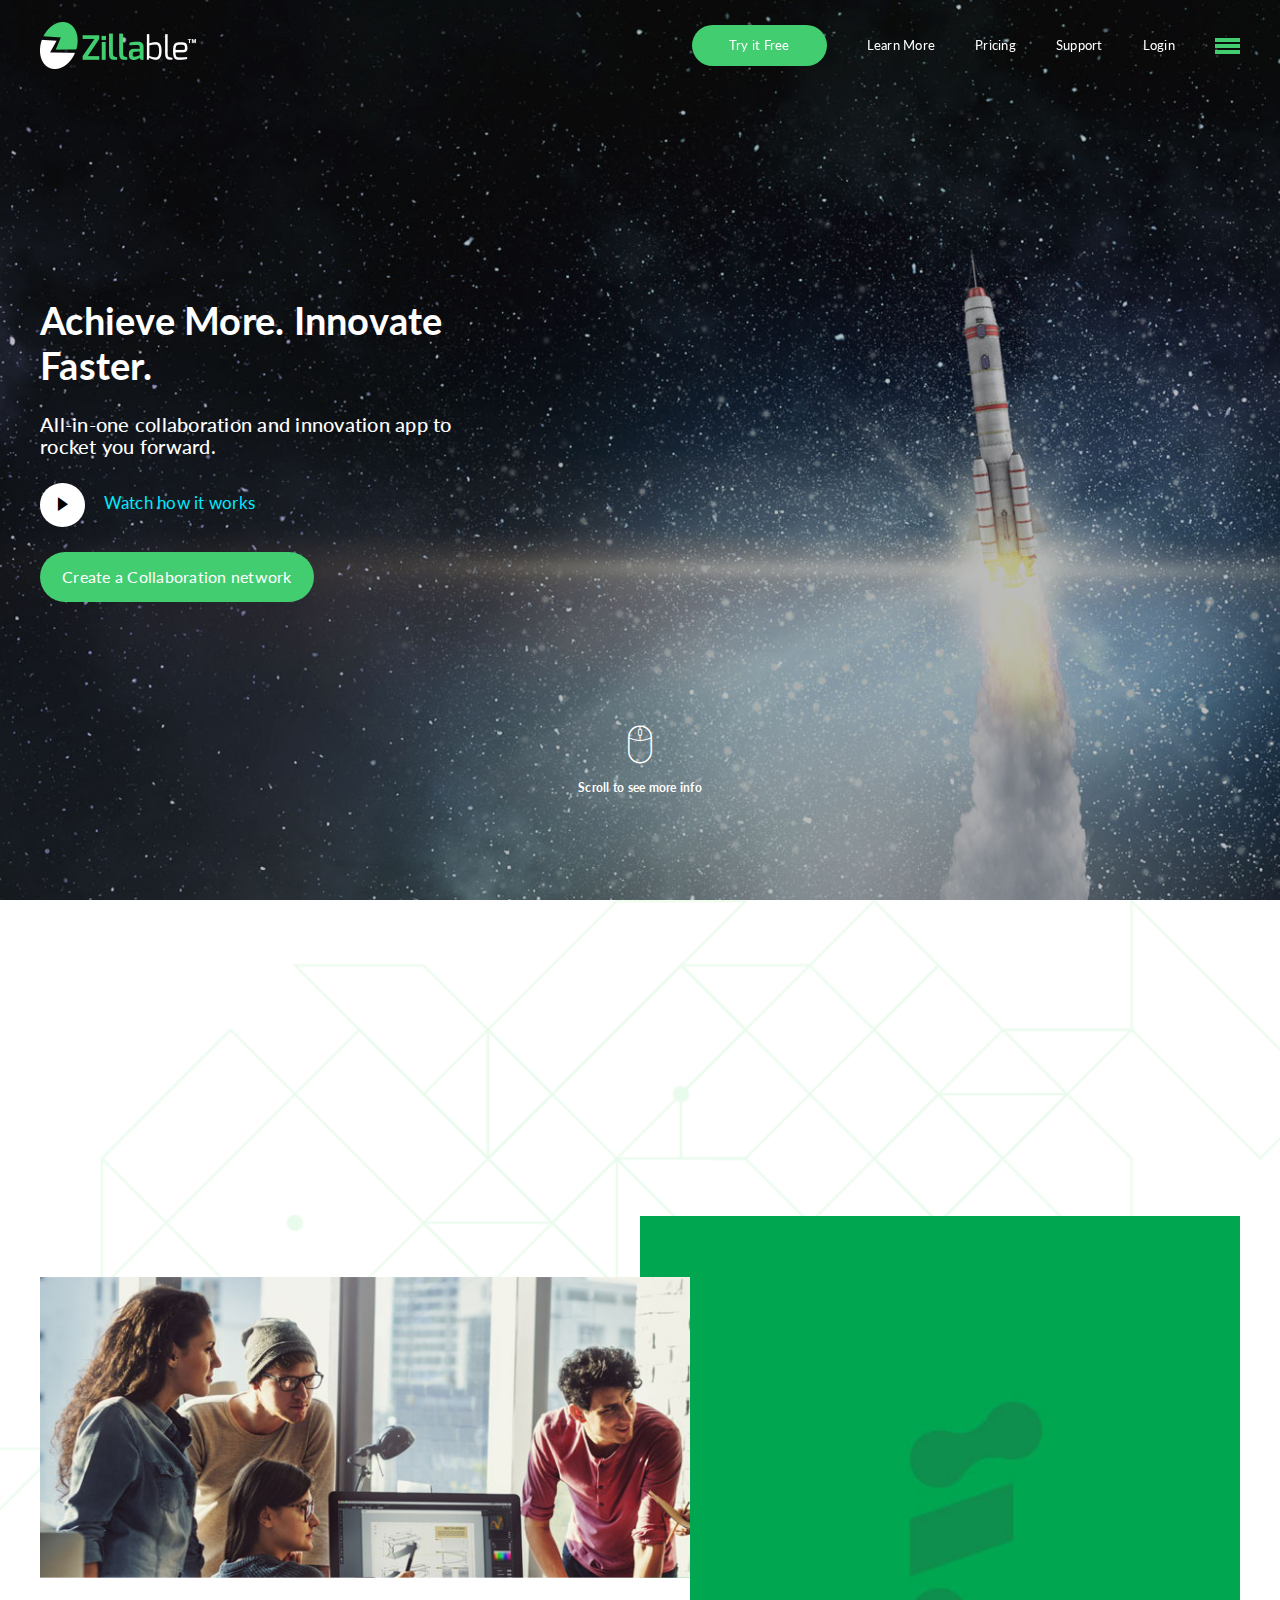
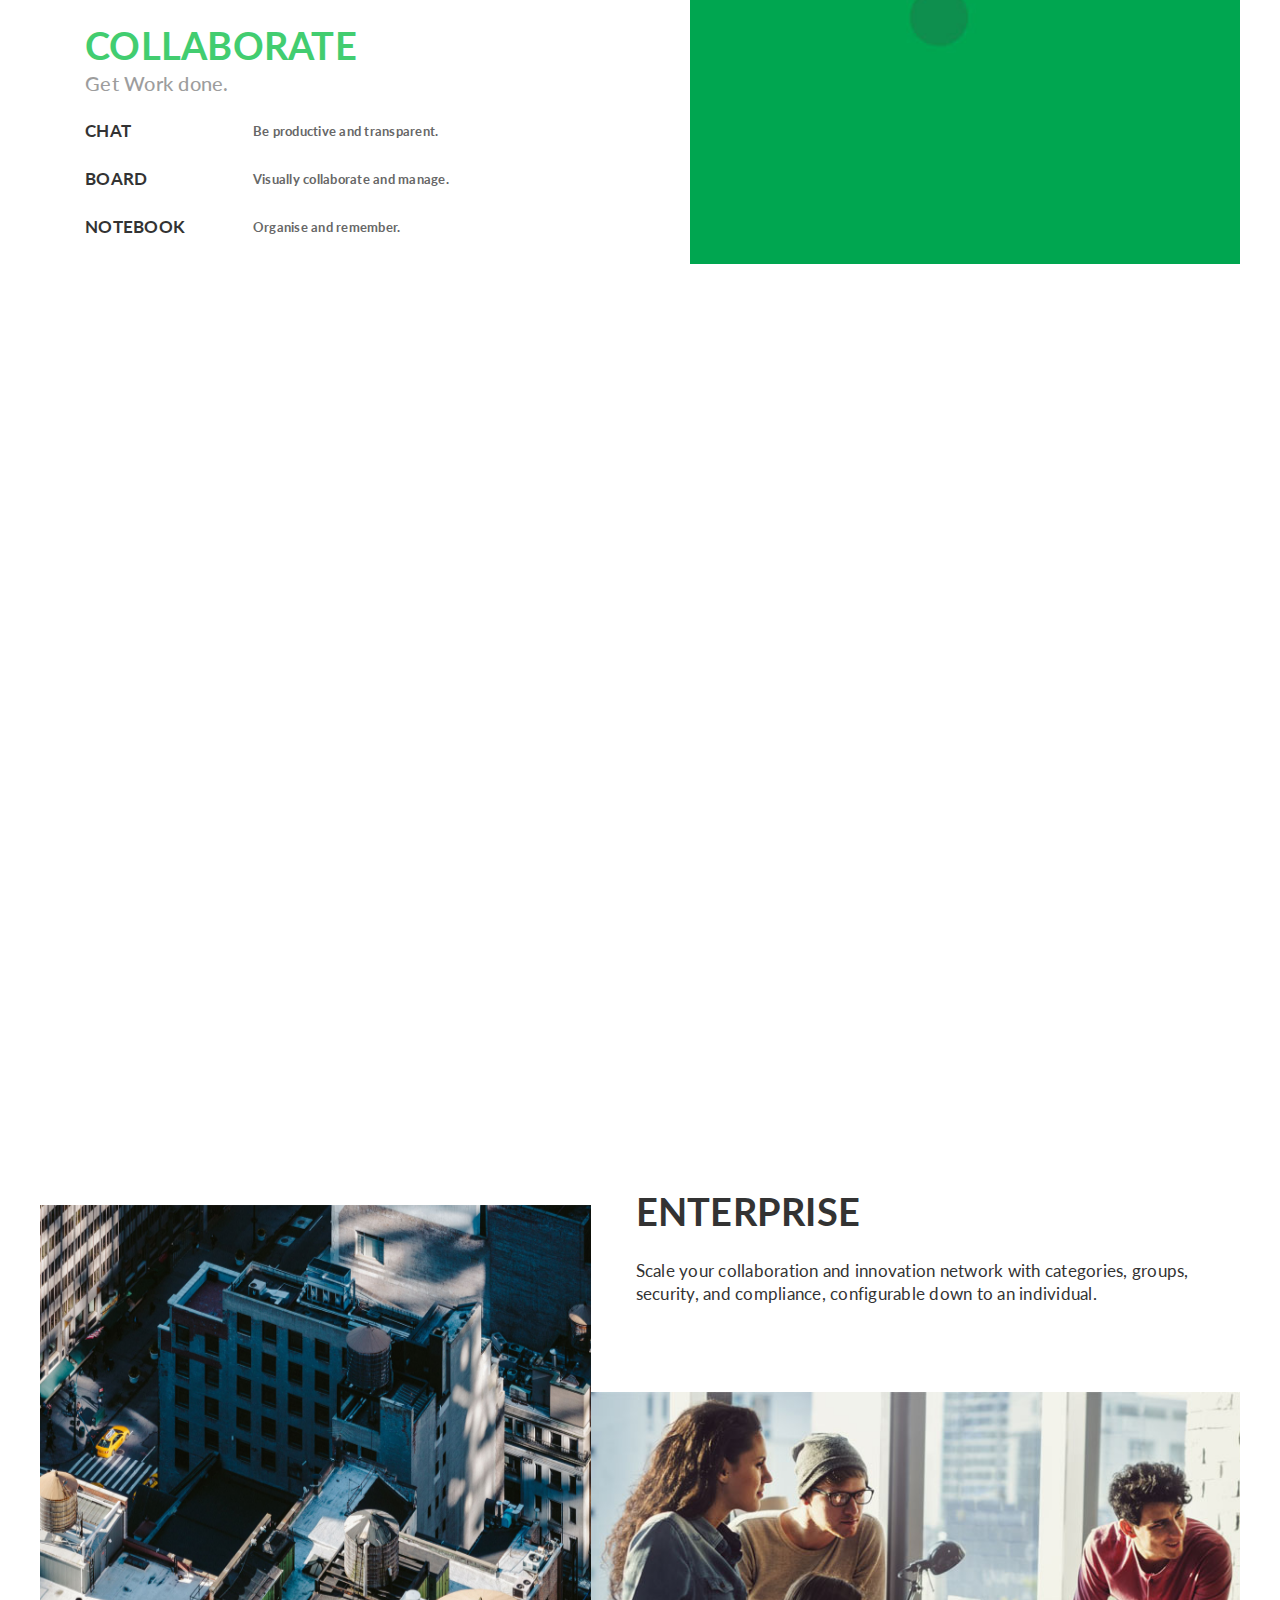
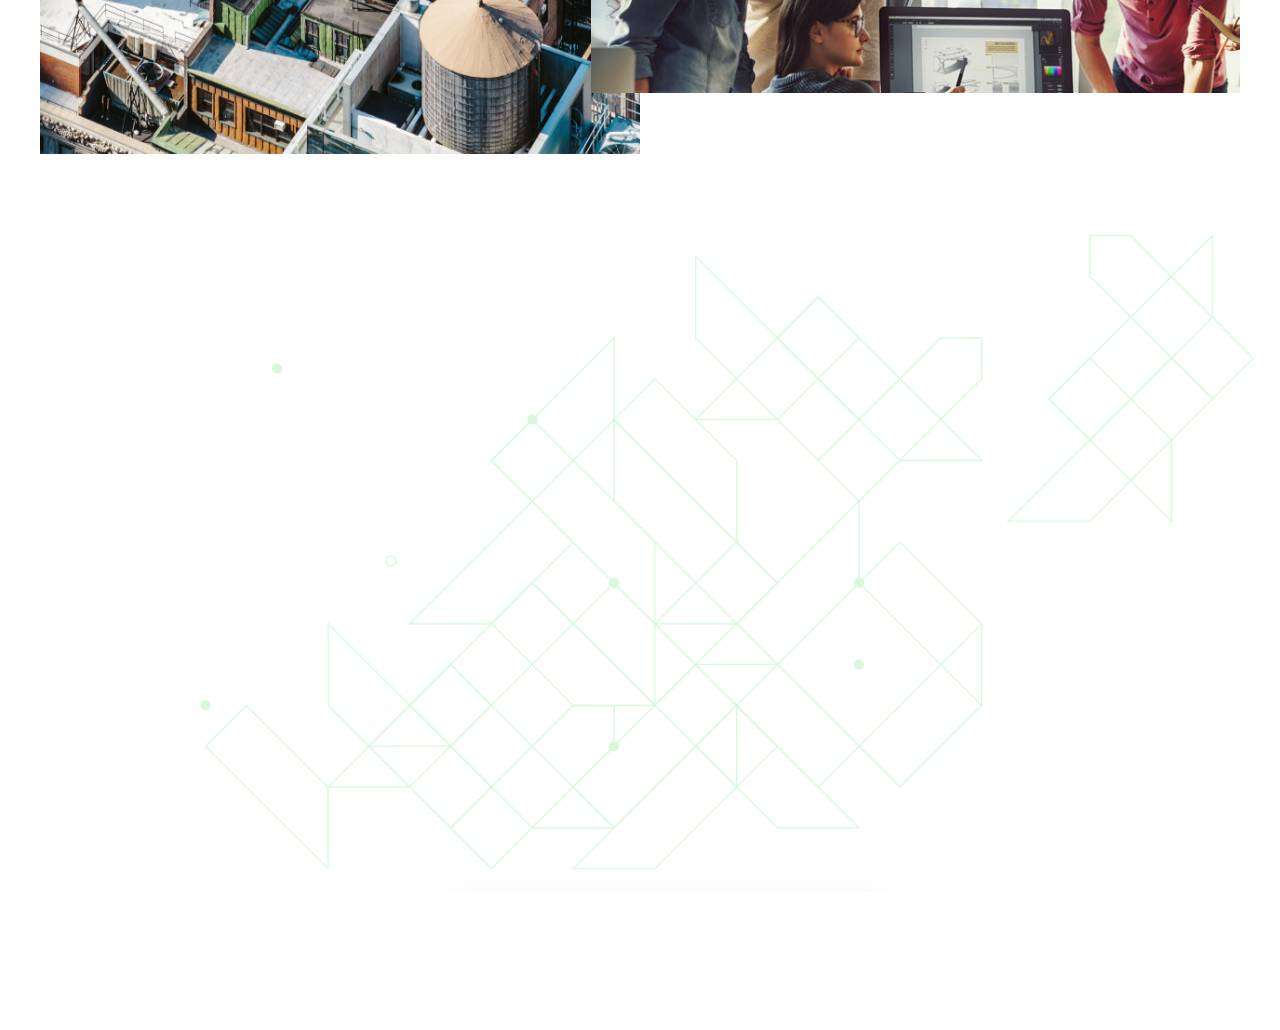
==== page-index.html @ 257705bd "Feb17 Updates" ====
<!DOCTYPE html>
<html lang="en">
  <head>
    <meta charset="utf-8">
    <meta http-equiv="X-UA-Compatible" content="IE=edge">
    <meta name="viewport" content="width=device-width, initial-scale=1, user-scalable=no">
    <!-- The above 3 meta tags *must* come first in the head; any other head content must come *after* these tags -->
    <!-- <title>Zillable :: Home Template</title> -->
    <title>Zillable :: Home Template</title>

    <link href="https://fonts.googleapis.com/css?family=Lato:300,300i,400,400i,700,700i,900,900i" rel="stylesheet">

    <!-- Main stylesheet -->
    <link href="assets/css/main.css" rel="stylesheet">

    <!-- HTML5 shim and Respond.js for IE8 support of HTML5 elements and media queries -->
    <!-- WARNING: Respond.js doesn't work if you view the page via file:// -->
    <!--[if lt IE 9]>
      <script src="https://oss.maxcdn.com/html5shiv/3.7.3/html5shiv.min.js"></script>
      <script src="https://oss.maxcdn.com/respond/1.4.2/respond.min.js"></script>
    <![endif]-->
  </head>
  <body class="template template--index">

    <!-- Zillable Skeleton -->

    <div class="site-wrapper">

      <!-- Zillable Header -->
      <header id="masthead" class="header header--primary header--is-sticky fadeInDown" data-sticky="true" data-wow-duration="0.25s" data-wow-delay="0.5s" role="banner">
        <div class="header__row">
          <div class="icontainer icontainer--main">

            <div class="row clearfix flex flex--vcenter">
              <div class="col-sm-2 col-xs-2 header__logo-col">
                <h1 class="logo logo--primary">
                  <a href=""><img alt="" class="img img--responsive" src="images/logo.png" /></a>
                </h1>
              </div>
              <div class="col-sm-10 col-xs-10 header__nav-col text-right">
                <nav class="navbar navbar--primary" role="navigation">
                  <div class="navbar__header visible-xs">
                    <a href="" class="navbar__toggle closer" data-toggle-target="menu-wrapper">
                      <span class="menu__bar"></span>
                    </a>
                  </div>
                  <div class="menu-wrapper">
                    <ul class="menu menu--primary flex flex--vcenter flex--hend" role="menu">
                      <li class="menu__item menu__item-btn"><a href="" class="btn btn--md btn--green">Try it Free</a></li>
                      <li class="menu__item"><a href="" class="menu__link">Learn More</a></li>
                      <li class="menu__item"><a href="" class="menu__link">Pricing</a></li>
                      <li class="menu__item"><a href="" class="menu__link">Support</a></li>
                      <li class="menu__item"><a href="" class="menu__link">Login</a></li>
                      <li class="menu__item has-submenu">
                        <a href="javascript:void(0);" class="menu__link">
                          <div class="menu__bar-wrap hidden-xs">
                            <span class="menu__bar"></span>
                            <span class="menu__bar"></span>
                            <span class="menu__bar"></span>
                          </div>
                          <span class="visible-xs">More...</span>
                        </a>
                        <div class="menu__dropdown">
                          <div class="menu__dropdown-inner">
                            <ul class="submenu">
                              <li><a href="">Login </a></li>
                              <li><a href="">Create a New Network </a></li>
                              <li><a href="">Join Public Network </a></li>
                              <li><a href="">Find my Network</a></li>
                              <li><a href="">Invite a Friend</a></li>
                            </ul>
                            <ul class="submenu">
                              <li><a href="">Product </a></li>
                              <li><a href="">Pricing </a></li>
                              <li><a href="">Support </a></li>
                              <li><a href="">Blog</a></li>
                            </ul>
                            <ul class="submenu">
                              <li><a href="">For Business</a></li>
                              <li><a href="">For Nonprofit </a></li>
                              <li><a href="">For Education</a></li>
                            </ul>
                          </div>
                        </div>
                      </li>
                    </ul>
                  </div>
                </nav>
              </div>
            </div>

          </div>
        </div>
      </header><!-- /.#Zillable Header -->

      <!-- Zillable Main -->
      <main id="main" class="main" role="main">

        <section class="banner banner--hero banner--vh-full banner--flex banner--flex-vc" data-bkg="true" style="background-image: url(images/banner-01.jpg);">
          <div class="banner__row">
            <div class="icontainer icontainer--main">

              <div class="banner__caption banner__caption--sm">
                <span class="banner__title title--lg wow slideInLeft"><strong>Achieve More. Innovate Faster.</strong></span>
                <h5 class="banner__title-sub wow slideInRight">All-in-one collaboration and innovation app to rocket you forward.</h5>
                <div class="lightbox__holder wow slideInDown">
                  <a href="https://www.youtube.com/watch?v=hT_8CiLw85w" class="video-play color--blue lightbox-play gap-btm25"><i class="icon icon-play icon--md icon--white"></i><span>Watch how it works</span></a>
                </div>
                <a href="" class="btn btn--lg btn--green gap-top25 wow slideInUp">Create a Collaboration network</a>
              </div>

            </div>
            <div class="scroll-to-section comp--abs">
              <a href="" class="js-scroller" data-scroll-target="block--collaborate"><i class="icon icon-mouse animated infinite slideOutUp"></i></a>
              <span>Scroll to see more info</span>
            </div>
          </div>
        </section>

        <section class="block block--collaborate block-gap--lg wow fadeIn" data-bkg="true" style="background-image: url(images/pattern-01.png);" data-wow-duration="1s" data-wow-delay="0.25s">
          <div class="banner__row">
            <div class="icontainer icontainer--main">

              <header class="block__header text-center text-container-900 wow fadeIn" data-wow-duration="1s" data-wow-delay="0.5s">
                <span class="block__title color--green title--md title--uc">A People-Focused Collaboration <br/> and Innovation Suite</span>
                <p><strong>Stop switching apps and deploy a suite of collaboration and innovation tools for your most demanding projects. Shift from document-focused apps to a people-focused network that solves real business challenges and accelerates innovation, delivering massive value from day one.</strong></p>
              </header>

              <div class="block__entry gap-top50">

                <div class="clearfix no-gutter flex flex--stretch row-overlapped">
                  <div class="col-sm-12 col-xs-12 flex__col col-overlapped col-overlapped--content js-moving-col" data-order="1">
                    <a href="" class="overlapped__card">
                      <figure class="block__picture block__picture--responsive">
                        <img alt="" src="images/featured-img01.jpg" />
                      </figure>
                      <div class="block__content">
                        <span class="title--lg color--green title--uc"><strong>Collaborate</strong></span>
                        <h5 class="color--gray9d">Get Work done.</h5>
                        <ul class="feature-list gap-top20">
                          <li>
                            <span class="feature-list__title">Chat</span>
                            <span class="feature-list__value">Be productive and transparent.</span>
                          </li>
                          <li>
                            <span class="feature-list__title">Board</span>
                            <span class="feature-list__value">Visually collaborate and manage.</span>
                          </li>
                          <li>
                            <span class="feature-list__title">Notebook</span>
                            <span class="feature-list__value">Organise and remember.</span>
                          </li>
                        </ul>
                        <i class="icon icon-arrow-pointer"></i>
                      </div>
                    </a>
                  </div>
                  <div class="col-sm-12 col-xs-12 flex__col col-overlapped col-overlapped--bkg js-moving-col" data-order="2">
                    <figure class="overlapped__card" data-bkg="true" style="background-image: url(images/featured-img02.jpg);"></figure>
                  </div>
                </div>

              </div>

            </div>
          </div>
        </section>

        <section class="block block--innovate block-gap--lg">
          <div class="banner__row">
            <div class="icontainer icontainer--main">

              <header class="block__header text-center text-container-900 wow fadeIn" data-wow-duration="1s" data-wow-delay="0.5s">
                <h3 class="block__title title--uc"><strong>Innovate</strong></h3>
                <h5 class="color--gray9d">Crowdsource and drive innovation.</h5>
              </header>

              <div class="block__entry gap-top80">

                <div class="clearfix gutter-60 flex flex--hcenter">
                  <div class="col-sm-4 col-xs-12 col--innovate flex__col flex__col--eqht wow slideInUp" data-wow-duration="1s" data-wow-delay="0.15s">
                    <div class="block__body bkg--green-dark">
                      <a href="">
                        <i class="icon icon--lg icon--picto icon-idea"></i>
                        <h4><strong>Ideate</strong></h4>
                        <p>Accelerate innovation and <br/> improvements.</p>
                        <span class="article__moreLink">Learn More</span>
                        <i class="icon icon-arrow-pointer"></i>
                      </a>
                    </div>
                  </div>
                  <div class="col-sm-4 col-xs-12 col--innovate flex__col flex__col--eqht wow slideInUp" data-wow-duration="1s" data-wow-delay="0.35s">
                    <div class="block__body bkg--green-dark">
                      <a href="">
                        <i class="icon icon--lg icon--picto icon-idea"></i>
                        <h4><strong>Ideate</strong></h4>
                        <p>Accelerate innovation and <br/> improvements.</p>
                        <span class="article__moreLink">Learn More</span>
                        <i class="icon icon-arrow-pointer"></i>
                      </a>
                    </div>
                  </div>
                  <div class="col-sm-4 col-xs-12 col--innovate flex__col flex__col--eqht wow slideInUp" data-wow-duration="1s" data-wow-delay="0.55s">
                    <div class="block__body bkg--green-dark">
                      <a href="">
                        <i class="icon icon--lg icon--picto icon-idea"></i>
                        <h4><strong>Ideate</strong></h4>
                        <p>Accelerate innovation and <br/> improvements.</p>
                        <span class="article__moreLink">Learn More</span>
                        <i class="icon icon-arrow-pointer"></i>
                      </a>
                    </div>
                  </div>
                </div>

              </div>

            </div>
          </div>
        </section>

        <section class="block block--is-inverse block--enterprise block-gap--lg">
          <div class="banner__row">
            <div class="icontainer icontainer--main">

              <div class="block__entry">

                <div class="clearfix no-gutter flex flex--stretch row-overlapped">
                  <div class="col-sm-6 col-xs-12 flex__col col-overlapped col-overlapped--content js-moving-col" data-order="1">
                    <a href="" class="overlapped__card">
                      <div class="block__content">
                        <span class="title--lg title--uc"><strong>Enterprise</strong></span>
                        <p>Scale your collaboration and innovation network with categories, groups, security, and compliance, configurable down to an individual.</p>
                        <i class="icon icon-arrow-pointer"></i>
                      </div>
                      <figure class="block__picture block__picture--responsive">
                        <img alt="" src="images/featured-img01.jpg" />
                      </figure>
                    </a>
                  </div>

                  <div class="col-sm-6 col-xs-12 flex__col col-overlapped col-overlapped--bkg js-moving-col" data-order="2">
                    <figure class="overlapped__card" data-bkg="true" style="background-image: url(images/featured-img03.jpg);">
                    </figure>
                  </div>                
                </div>

              </div>

            </div>
          </div>
        </section>

        <section class="block block--pattern">
          <div class="icontainer icontainer--main" data-bkg="true" style="background-image: url(images/pattern-02.png);">
            <section class="block block--signup block-gap--sm">
              <div class="banner__row">
                <header class="block__header text-center text-container-480 wow fadeIn" data-wow-duration="1s" data-wow-delay="0.5s">
                  <span class="block__title title--md">Zillable is free to use forever.</span>
                  <a href="" class="btn btn--signup btn--green gap-top40 gap-btm25">Sign up for free</a>
                  <p><strong>You can easily upgrade to our paid plans, <br/>which offers more features and controls.</strong></p>
                </header>
              </div>
            </section>

            <section class="block block--feature block-gap--lg">
              <div class="banner__row">
                <div class="clearfix gutter-60 flex flex--vstart">
                    <div class="col-sm-4 col-xs-12 col--featured flex__col wow slideInUp" data-wow-duration="1s" data-wow-delay="0.15s">
                      <a href="">
                        <figure>
                          <img alt="" src="images/feature-img01.jpg" />
                        </figure>
                      <div class="block__body">
                        <h4><strong>Product</strong></h4>
                        <p>Learn more about our integrated platform, designed to meet all your collaboration and innovation needs.</p>
                        <i class="icon icon-arrow-pointer"></i>
                      </div>
                      </a>
                    </div>
                    <div class="col-sm-4 col-xs-12 col--featured flex__col wow slideInUp" data-wow-duration="1s" data-wow-delay="0.35s">
                      <a href="">
                        <figure>
                          <img alt="" src="images/feature-img02.jpg" />
                        </figure>
                        <div class="block__body">
                          <h4><strong>Support</strong></h4>
                          <p>Help never sleeps. Access Our guides and get started today!</p>
                          <i class="icon icon-arrow-pointer"></i>
                        </div>
                      </a>
                    </div>
                    <div class="col-sm-4 col-xs-12 col--featured flex__col wow slideInUp" data-wow-duration="1s" data-wow-delay="0.55s">
                      <a href="">
                        <figure>
                          <img alt="" src="images/feature-img02.jpg" />
                        </figure>
                        <div class="block__body">
                          <h4><strong>Blog</strong></h4>
                          <p>Read inspiring articles and get tips for new users.</p>
                          <i class="icon icon-arrow-pointer"></i>
                        </div>
                      </a>
                    </div>
                </div>
              </div>
            </section>
          </div>
        </section>
      </main><!-- /.#Zillable Main -->

      <!-- Zillable Footer -->
      <footer id="colphon" class="footer footer--primary footer--is-sticky" role="contentinfo">
        <div class="footer__row">
          <section class="block block--footer-coverImg banner--overlay banner--overlay-blue">
            <figure>
              <img alt="Parallex Image" class="img img-responsive" src="images/parallax-img01.jpg" />
            </figure>
          </section>

          <section class="block block-gap--lgx block--footer-list bkg--brown">
            <div class="icontainer icontainer--main">

              <div class="clearfix gutter-40 flex flex--stretch">
                <div class="col-sm-5 col-xs-12 flex__col footer__col--sm">
                  <div class="text-container-335">
                    <span class="title--lg"><strong>Together we build better</strong></span>
                  </div>
                </div>

                <div class="col-sm-7 col-xs-12 flex__col footer__col--lg">
                  <div class="clearfix gutter-30 flex flex--stretch">

                    <div class="col-sm-3 col-xs-12 flex__col footer__col--widget">
                      <h4>Zillable</h4>
                      <ul>
                        <li><a href="">Product</a></li>
                        <li><a href="">Pricing</a></li>
                        <li><a href="">Support</a></li>
                        <li><a href="">Blog</a></li>
                        <li><a href="">Log in</a></li>
                        <li><a href="">Create a network</a></li>
                        <li><a href="">Find a network</a></li>
                      </ul>
                    </div>

                    <div class="col-sm-3 col-xs-12 flex__col footer__col--widget">
                      <h4>Uses</h4>
                      <ul>
                        <li><a href="">For Business</a></li>
                        <li><a href="">For Good</a></li>
                        <li><a href="">For Education</a></li>
                      </ul>
                    </div>

                    <div class="col-sm-3 col-xs-12 flex__col footer__col--widget">
                      <h4>Links</h4>
                      <ul>
                        <li><a href="">Getting started</a></li>
                        <li><a href="">Video Guides</a></li>
                        <li><a href="">Mobile Apps</a></li>
                        <li><a href="">Integrations</a></li>
                        <li><a href="">Security Practices</a></li>
                        <li><a href="">Invite a friend</a></li>
                        <li><a href="">New to Zillable</a></li>
                      </ul>
                    </div>

                    <div class="col-sm-3 col-xs-12 flex__col footer__col--widget">
                      <h4>Legal</h4>
                      <ul>
                        <li><a href="">Terms of Services</a></li>
                        <li><a href="">Privacy</a></li>
                        <li><a href="">Copyright</a></li>
                      </ul>
                    </div>

                  </div>
                </div>

              </div>

            </div>
          </section>
        </div>
      </footer><!-- /.#Zillable Footer -->

    </div><!-- /.#Zillable Skeleton -->

    <!-- jQuery (necessary for Bootstrap's JavaScript plugins) -->
    <script src="assets/js/jquery-3.1.1.min.js"></script>
    <!-- Include all compiled plugins (below), or include individual files as needed -->
    <script src="assets/js/bootstrap.min.js"></script>
    <script src="assets/js/jquery.easing.min.js"></script>
    <script src="assets/js/imagesloaded.pkgd.min.js"></script>
    <script src="assets/js/smoothscroll.min.js"></script>
    <script src="assets/js/wow.min.js"></script>
    <script src="assets/js/lightgallery.min.js"></script>
    <script src="assets/js/lightgallery-helper.min.js"></script>
    <script src="assets/js/broswer-device-detection.js"></script>
    <script src="assets/js/common-script.js"></script>
    <script src="assets/js/sticky-header.js"></script>
    <script src="assets/js/mobile-menu.js"></script>
    <script src="assets/js/scroll-to-section.js"></script>
    <script src="assets/js/lightbox-jquery.js"></script>
    <script src="assets/js/sticky-footer.js"></script>
  </body>
</html>
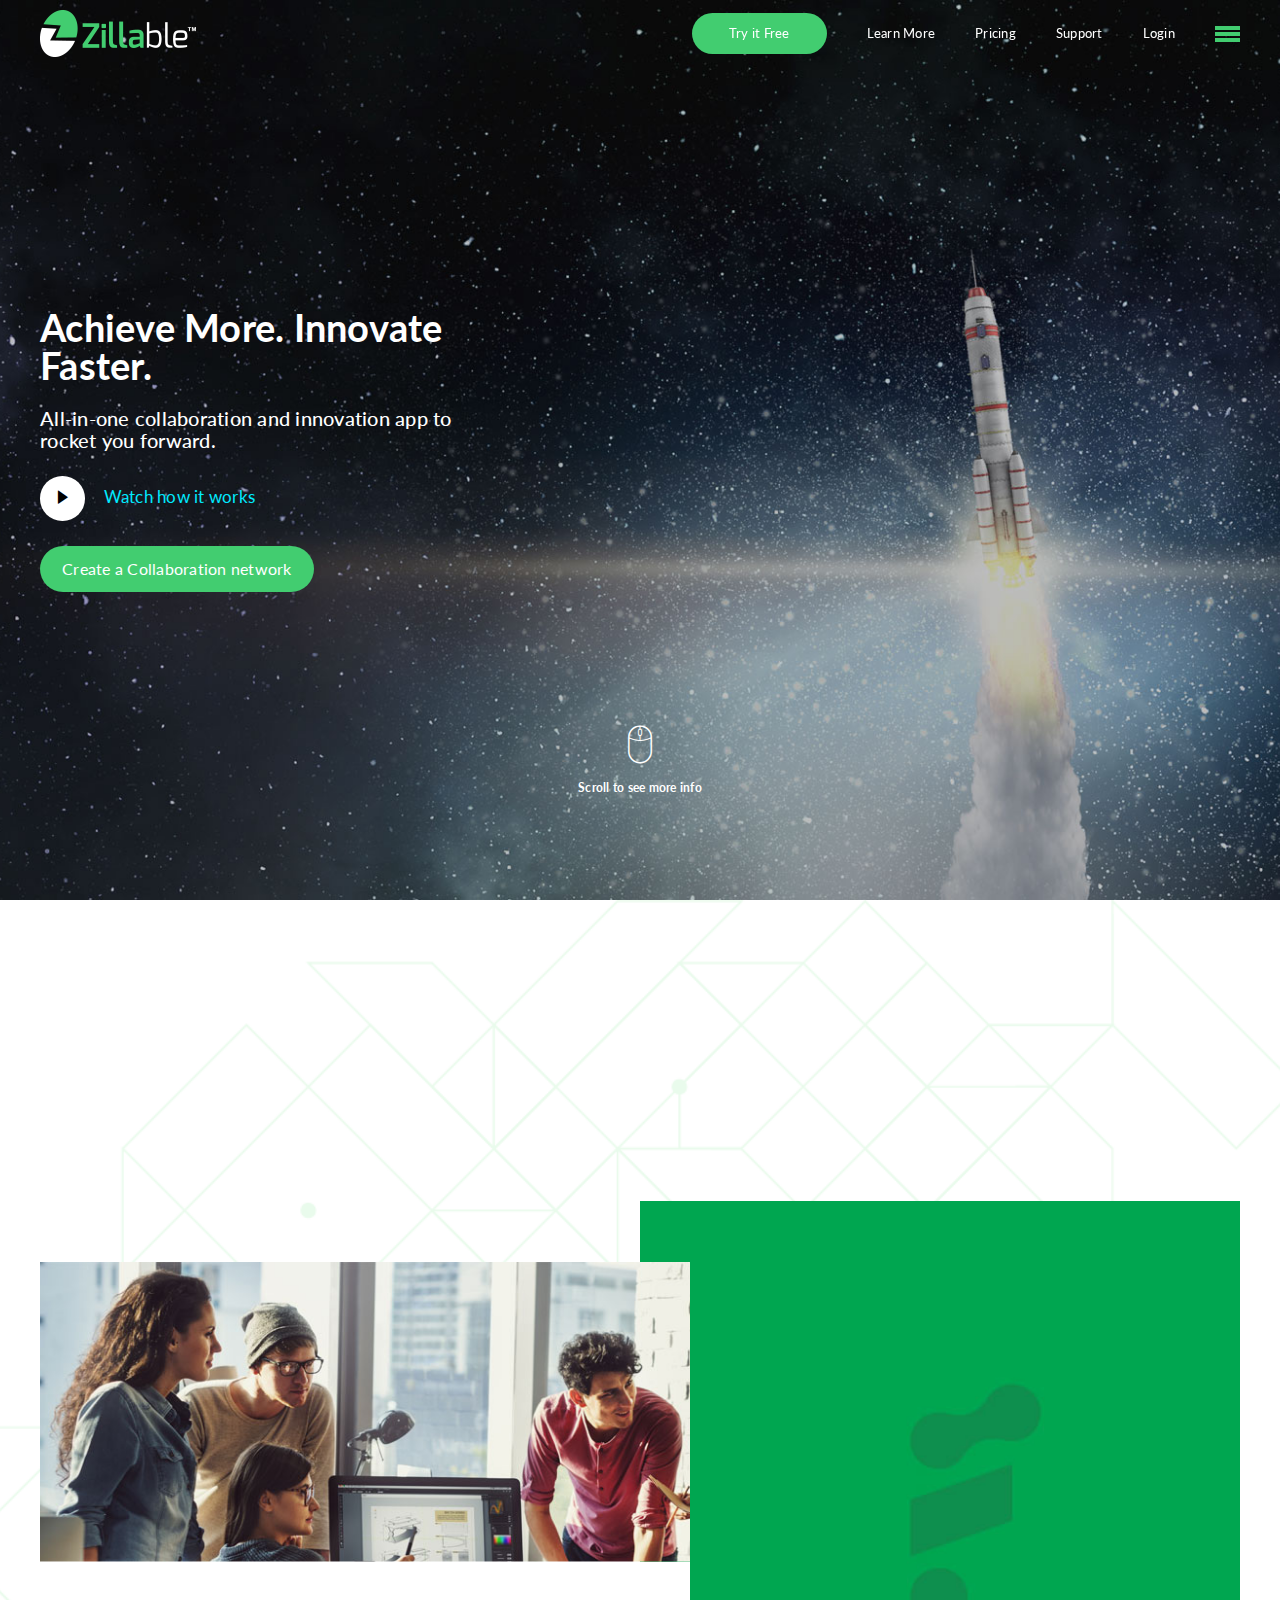
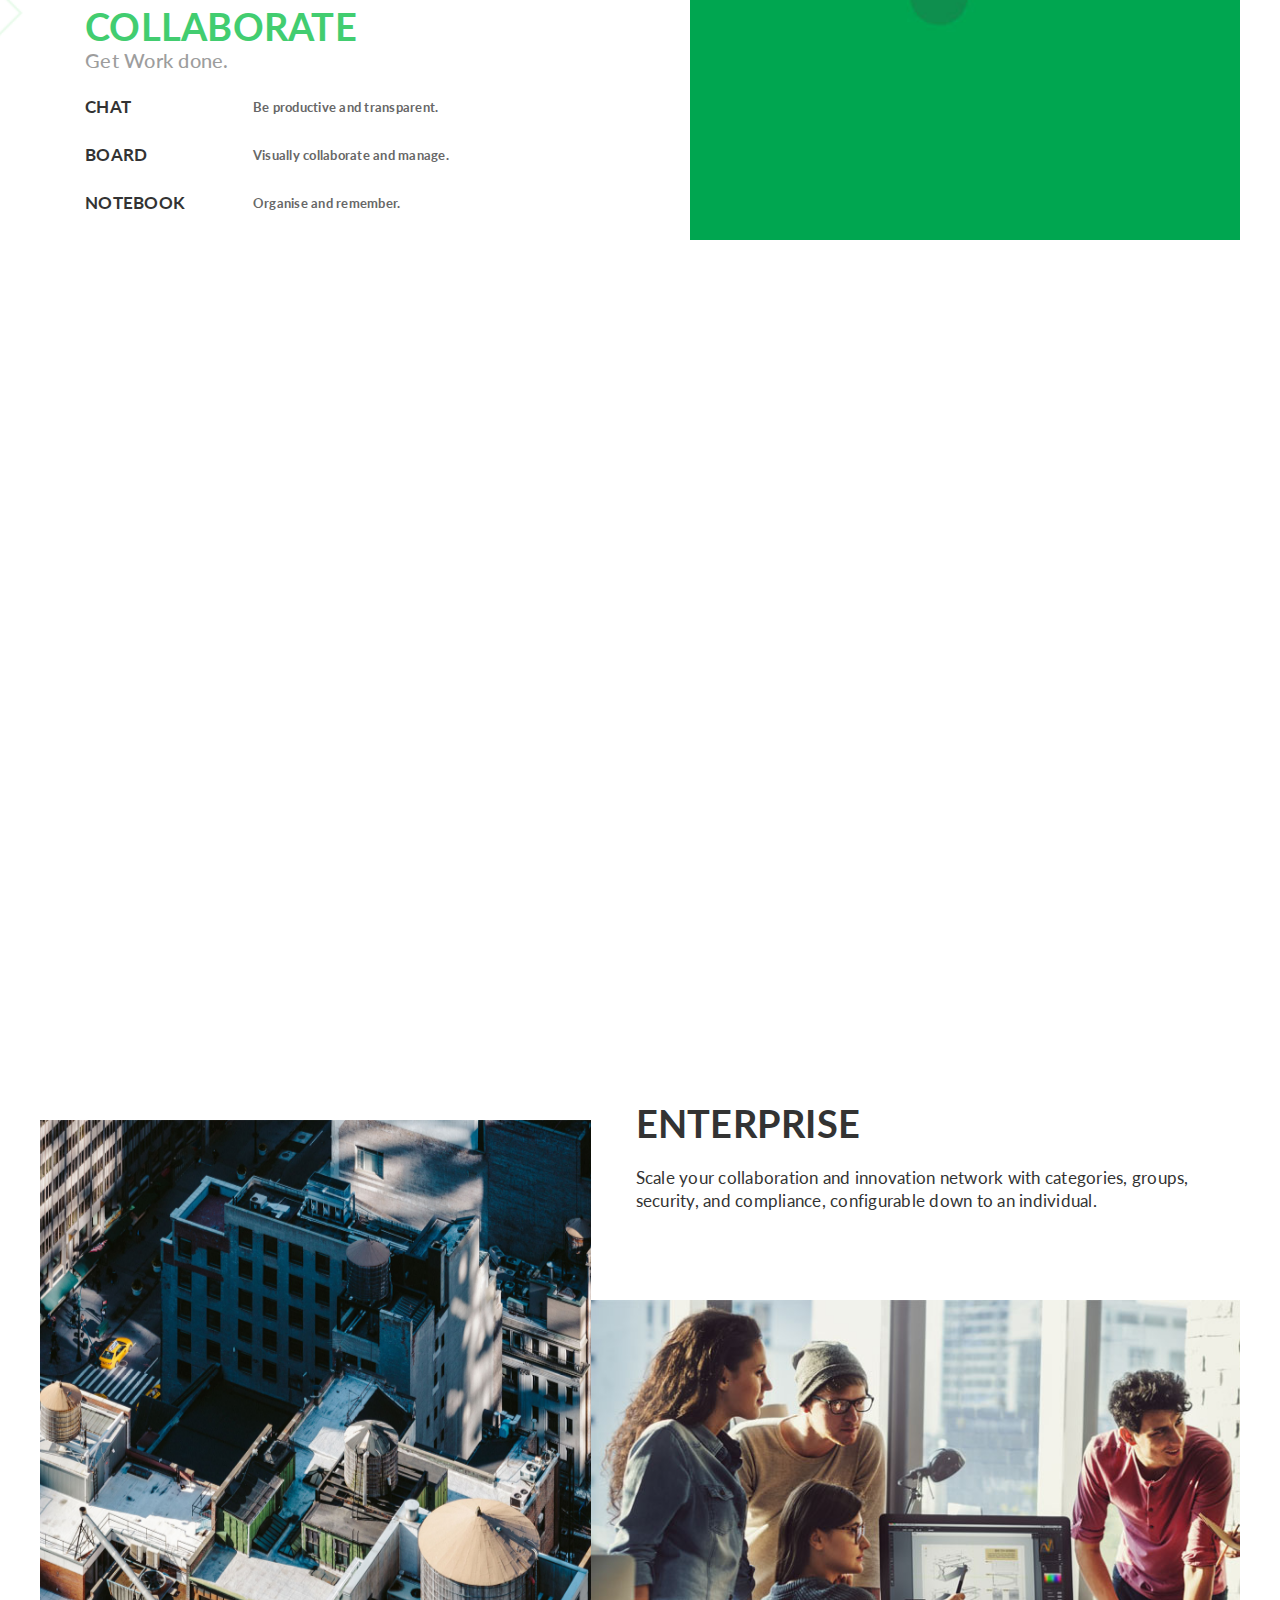
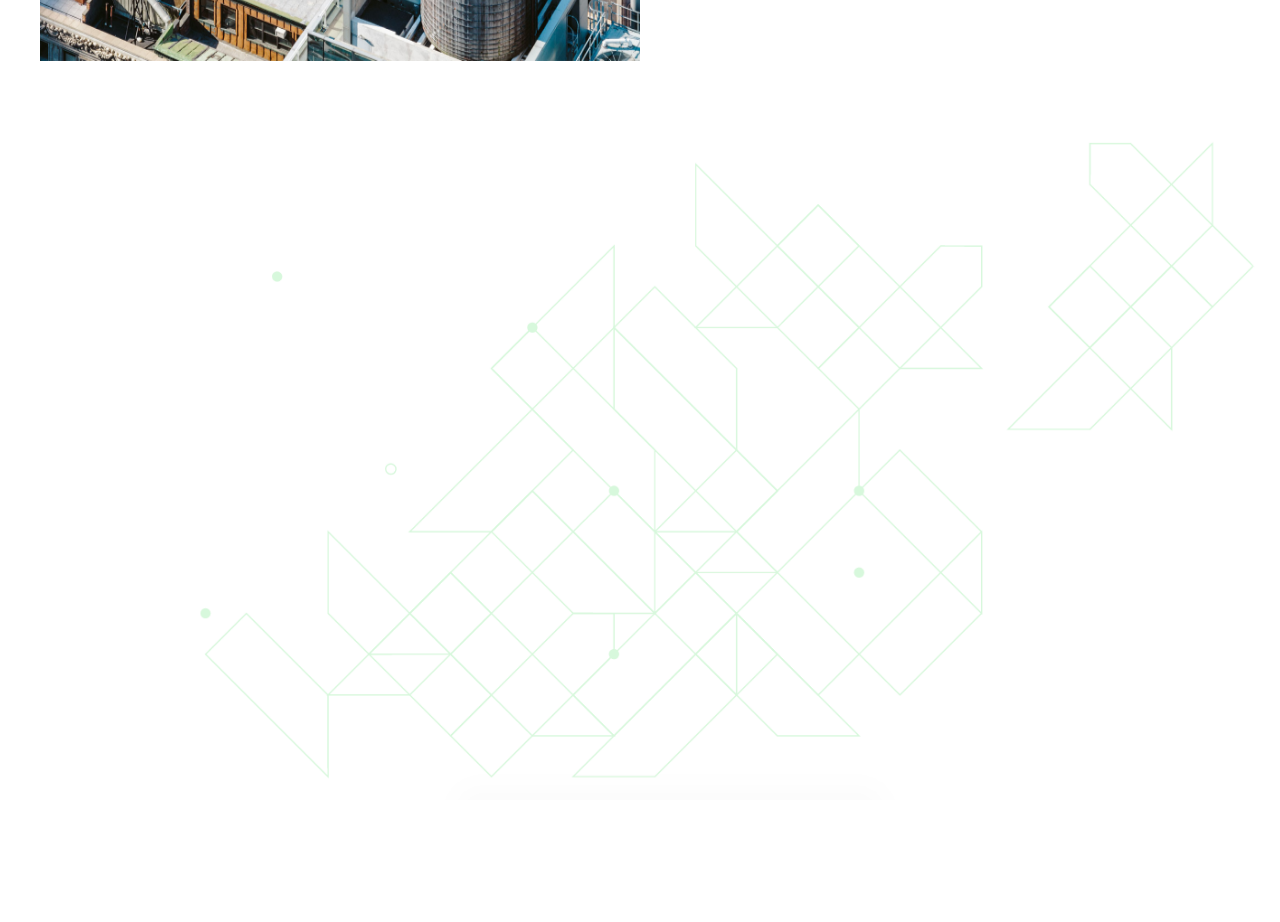
==== commit 38264ecb: "Update Fec 18" ====
--- a/page-index.html
+++ b/page-index.html
@@ -96,6 +96,7 @@
       <!-- Zillable Main -->
       <main id="main" class="main" role="main">
 
+        <!-- Zillable home page banner -->
         <section class="banner banner--hero banner--vh-full banner--flex banner--flex-vc" data-bkg="true" style="background-image: url(images/banner-01.jpg);">
           <div class="banner__row">
             <div class="icontainer icontainer--main">
@@ -115,9 +116,10 @@
               <span>Scroll to see more info</span>
             </div>
           </div>
-        </section>
-
-        <section class="block block--collaborate block-gap--lg wow fadeIn" data-bkg="true" style="background-image: url(images/pattern-01.png);" data-wow-duration="1s" data-wow-delay="0.25s">
+        </section><!-- /.#Zillable home page banner -->
+
+        <!-- Zillable collaborate block [2 col types grid layout with overlapped cols] -->
+        <section class="block block--collaborate block-gap--lg block-theme--green wow fadeIn" data-bkg="true" style="background-image: url(images/pattern-01.png);" data-wow-duration="1s" data-wow-delay="0.25s">
           <div class="banner__row">
             <div class="icontainer icontainer--main">
 
@@ -164,8 +166,9 @@
 
             </div>
           </div>
-        </section>
-
+        </section><!-- /#Zillable collaborate block [2 col types grid layout with overlapped cols] -->
+
+        <!-- Zillable innovate block [3 col types grid layout] -->
         <section class="block block--innovate block-gap--lg">
           <div class="banner__row">
             <div class="icontainer icontainer--main">
@@ -217,9 +220,10 @@
 
             </div>
           </div>
-        </section>
-
-        <section class="block block--is-inverse block--enterprise block-gap--lg">
+        </section><!-- /.#Zillable innovate block [3 col types grid layout] -->
+
+        <!-- Zillable enterprise block [2 col types grid layout with inveresed overlapped cols] -->
+        <section class="block block--is-inverse block--enterprise block-theme--green block-gap--lg">
           <div class="banner__row">
             <div class="icontainer icontainer--main">
 
@@ -249,10 +253,13 @@
 
             </div>
           </div>
-        </section>
-
+        </section><!-- /.#Zillable enterprise block [2 col types grid layout with  overlapped cols] -->
+
+        <!-- Zillable feature and signup block -->
         <section class="block block--pattern">
           <div class="icontainer icontainer--main" data-bkg="true" style="background-image: url(images/pattern-02.png);">
+
+            <!-- Zillable signup block -->
             <section class="block block--signup block-gap--sm">
               <div class="banner__row">
                 <header class="block__header text-center text-container-480 wow fadeIn" data-wow-duration="1s" data-wow-delay="0.5s">
@@ -261,9 +268,10 @@
                   <p><strong>You can easily upgrade to our paid plans, <br/>which offers more features and controls.</strong></p>
                 </header>
               </div>
-            </section>
-
-            <section class="block block--feature block-gap--lg">
+            </section><!-- /.#Zillable signup block -->
+
+            <!-- Zillable feature block [3 col types grid layout] -->
+            <section class="block block--feature block-gap--lg block-theme--green">
               <div class="banner__row">
                 <div class="clearfix gutter-60 flex flex--vstart">
                     <div class="col-sm-4 col-xs-12 col--featured flex__col wow slideInUp" data-wow-duration="1s" data-wow-delay="0.15s">
@@ -304,9 +312,11 @@
                     </div>
                 </div>
               </div>
-            </section>
-          </div>
-        </section>
+            </section><!-- Zillable feature block [3 col types grid layout] -->
+            
+          </div>
+        </section><!-- /.#Zillable feature and signup block -->
+
       </main><!-- /.#Zillable Main -->
 
       <!-- Zillable Footer -->
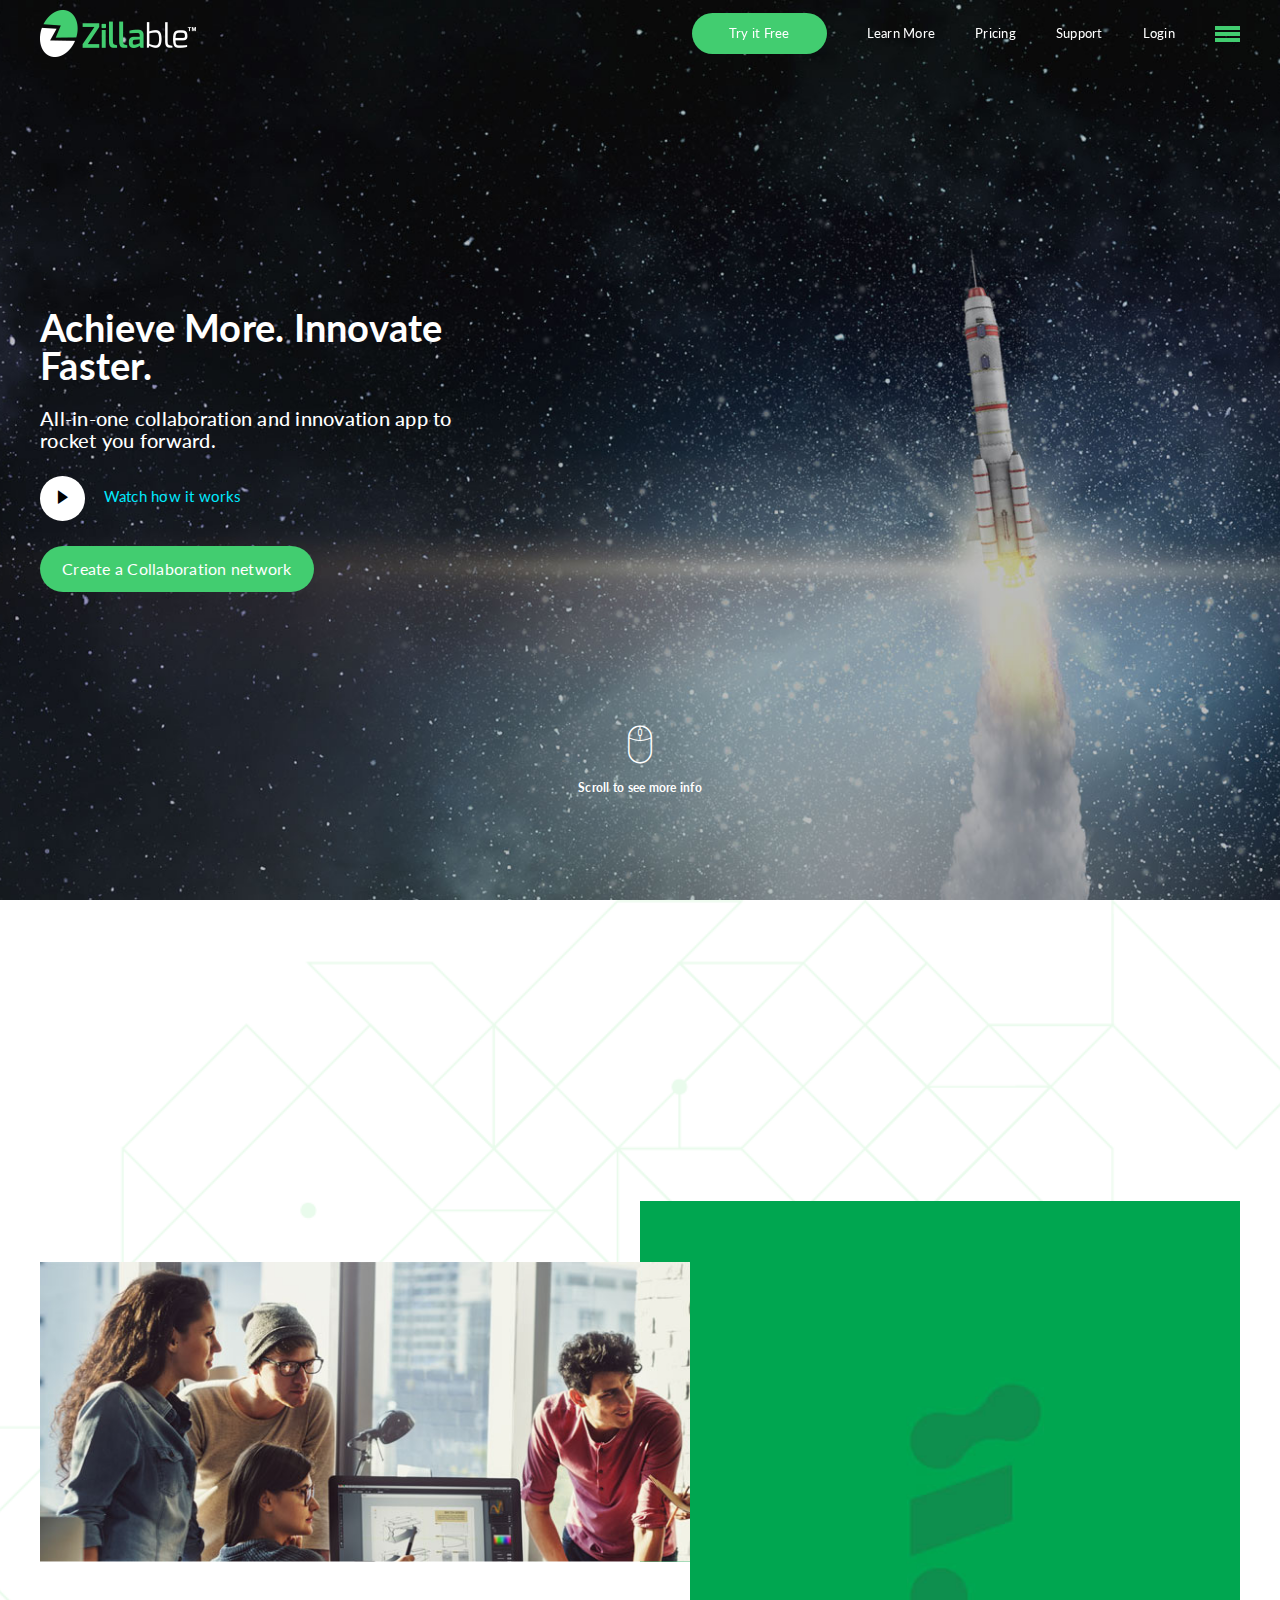
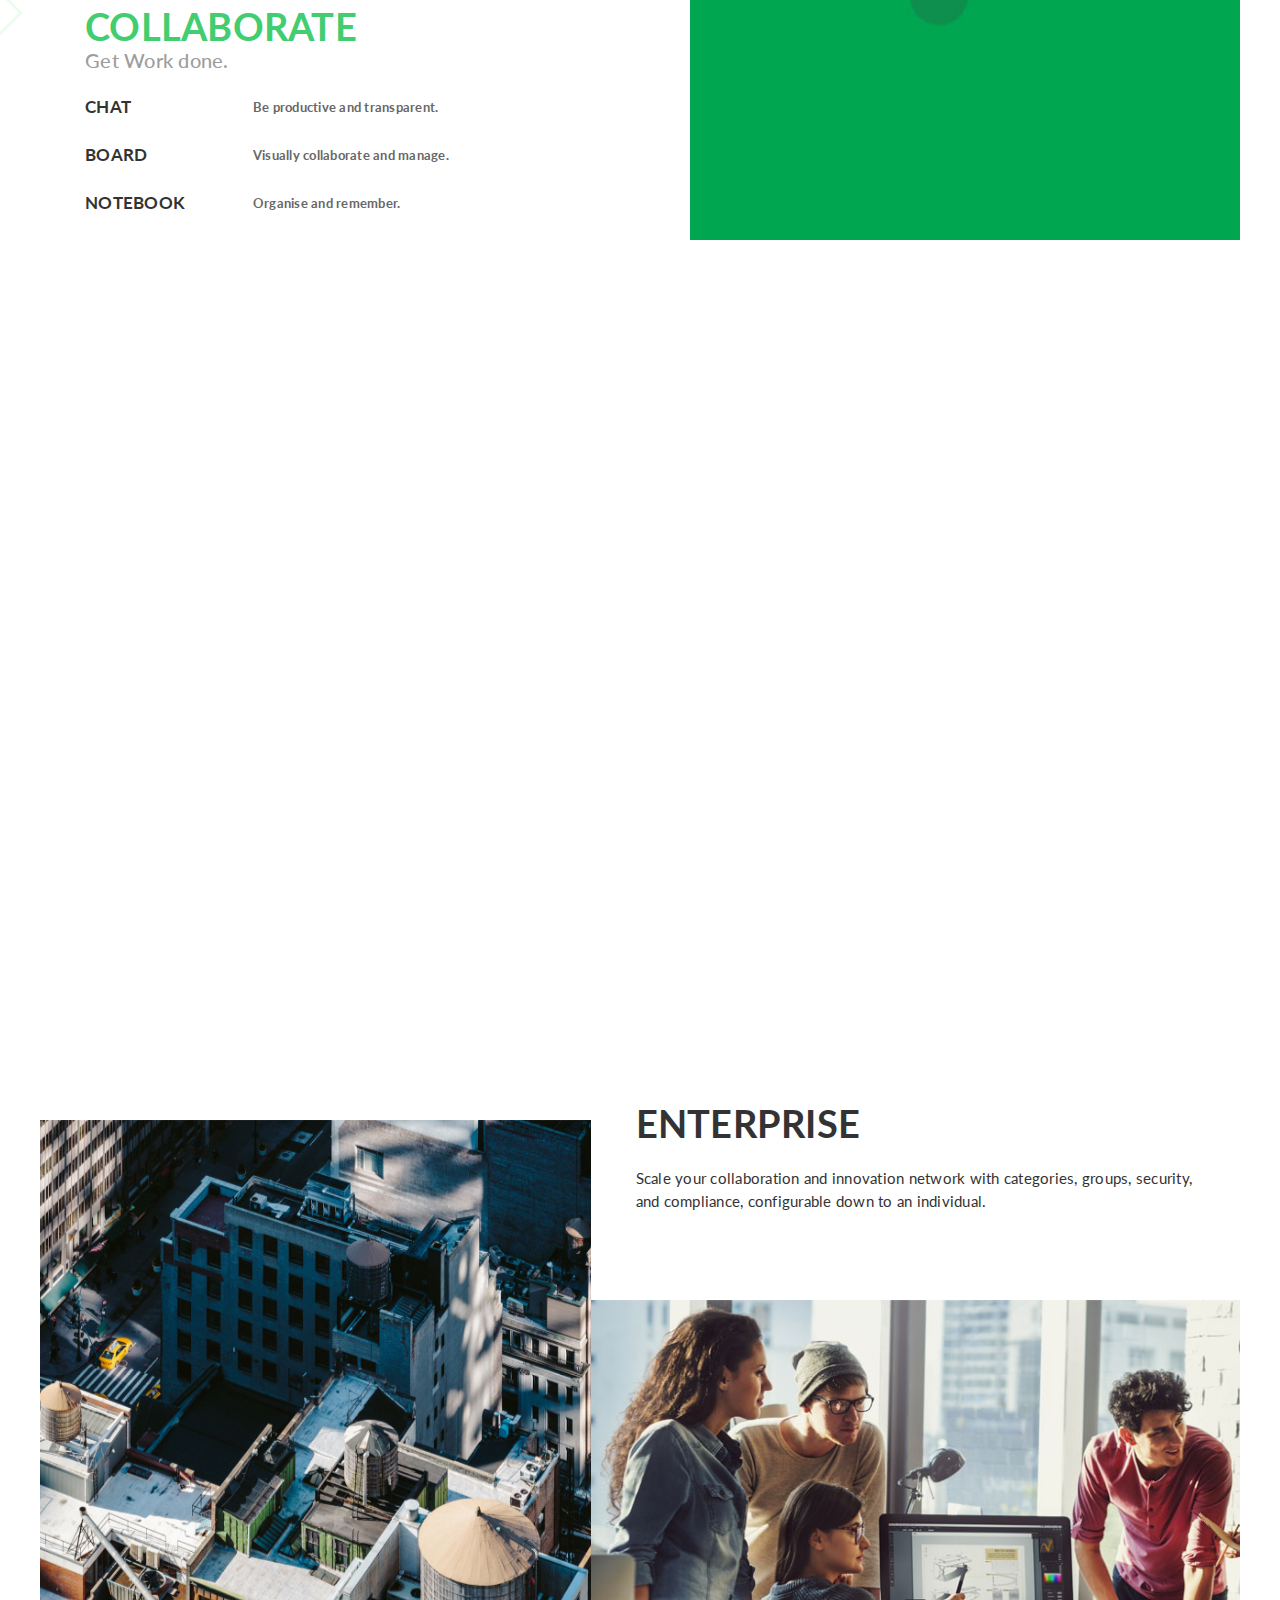
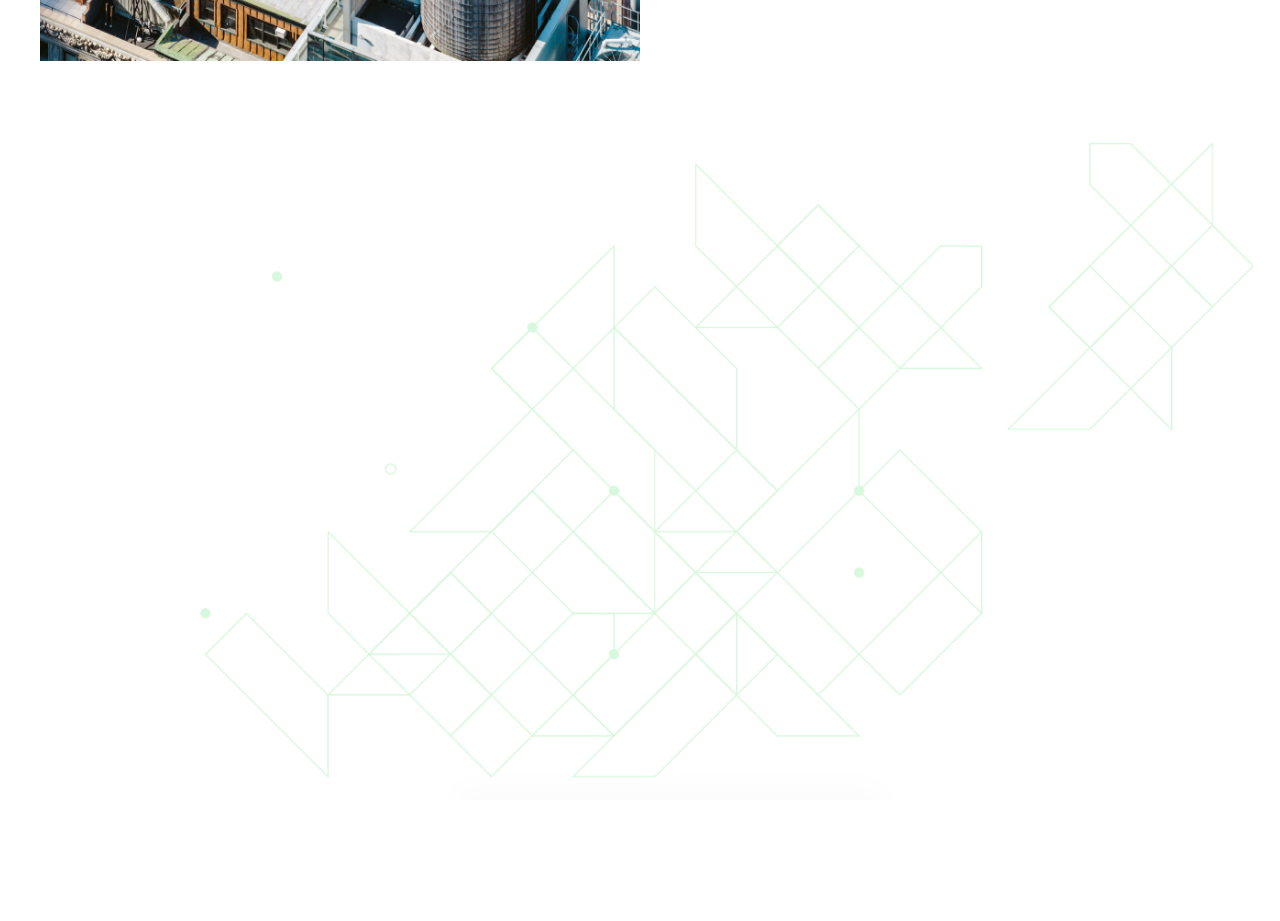
==== commit dccf2037: "Feb 20 Changes" ====
--- a/page-index.html
+++ b/page-index.html
@@ -107,7 +107,7 @@
                 <div class="lightbox__holder wow slideInDown">
                   <a href="https://www.youtube.com/watch?v=hT_8CiLw85w" class="video-play color--blue lightbox-play gap-btm25"><i class="icon icon-play icon--md icon--white"></i><span>Watch how it works</span></a>
                 </div>
-                <a href="" class="btn btn--lg btn--green gap-top25 wow slideInUp">Create a Collaboration network</a>
+                <a href="" class="btn btn--lg btn--green gap-top25 wow zoomIn">Create a Collaboration network</a>
               </div>
 
             </div>
@@ -397,6 +397,11 @@
 
     </div><!-- /.#Zillable Skeleton -->
 
+    <!-- Back to top -->
+    <div class="backTop-wrapper">
+        <a href="" id="backTop__trigger" class="backTop__trigger"><i class="arrow--top icon-right-chevron"></i></a>
+    </div><!-- /.#Back to top -->
+
     <!-- jQuery (necessary for Bootstrap's JavaScript plugins) -->
     <script src="assets/js/jquery-3.1.1.min.js"></script>
     <!-- Include all compiled plugins (below), or include individual files as needed -->
@@ -407,12 +412,6 @@
     <script src="assets/js/wow.min.js"></script>
     <script src="assets/js/lightgallery.min.js"></script>
     <script src="assets/js/lightgallery-helper.min.js"></script>
-    <script src="assets/js/broswer-device-detection.js"></script>
-    <script src="assets/js/common-script.js"></script>
-    <script src="assets/js/sticky-header.js"></script>
-    <script src="assets/js/mobile-menu.js"></script>
-    <script src="assets/js/scroll-to-section.js"></script>
-    <script src="assets/js/lightbox-jquery.js"></script>
-    <script src="assets/js/sticky-footer.js"></script>
+    <script src="assets/js/all.min.js"></script>
   </body>
 </html>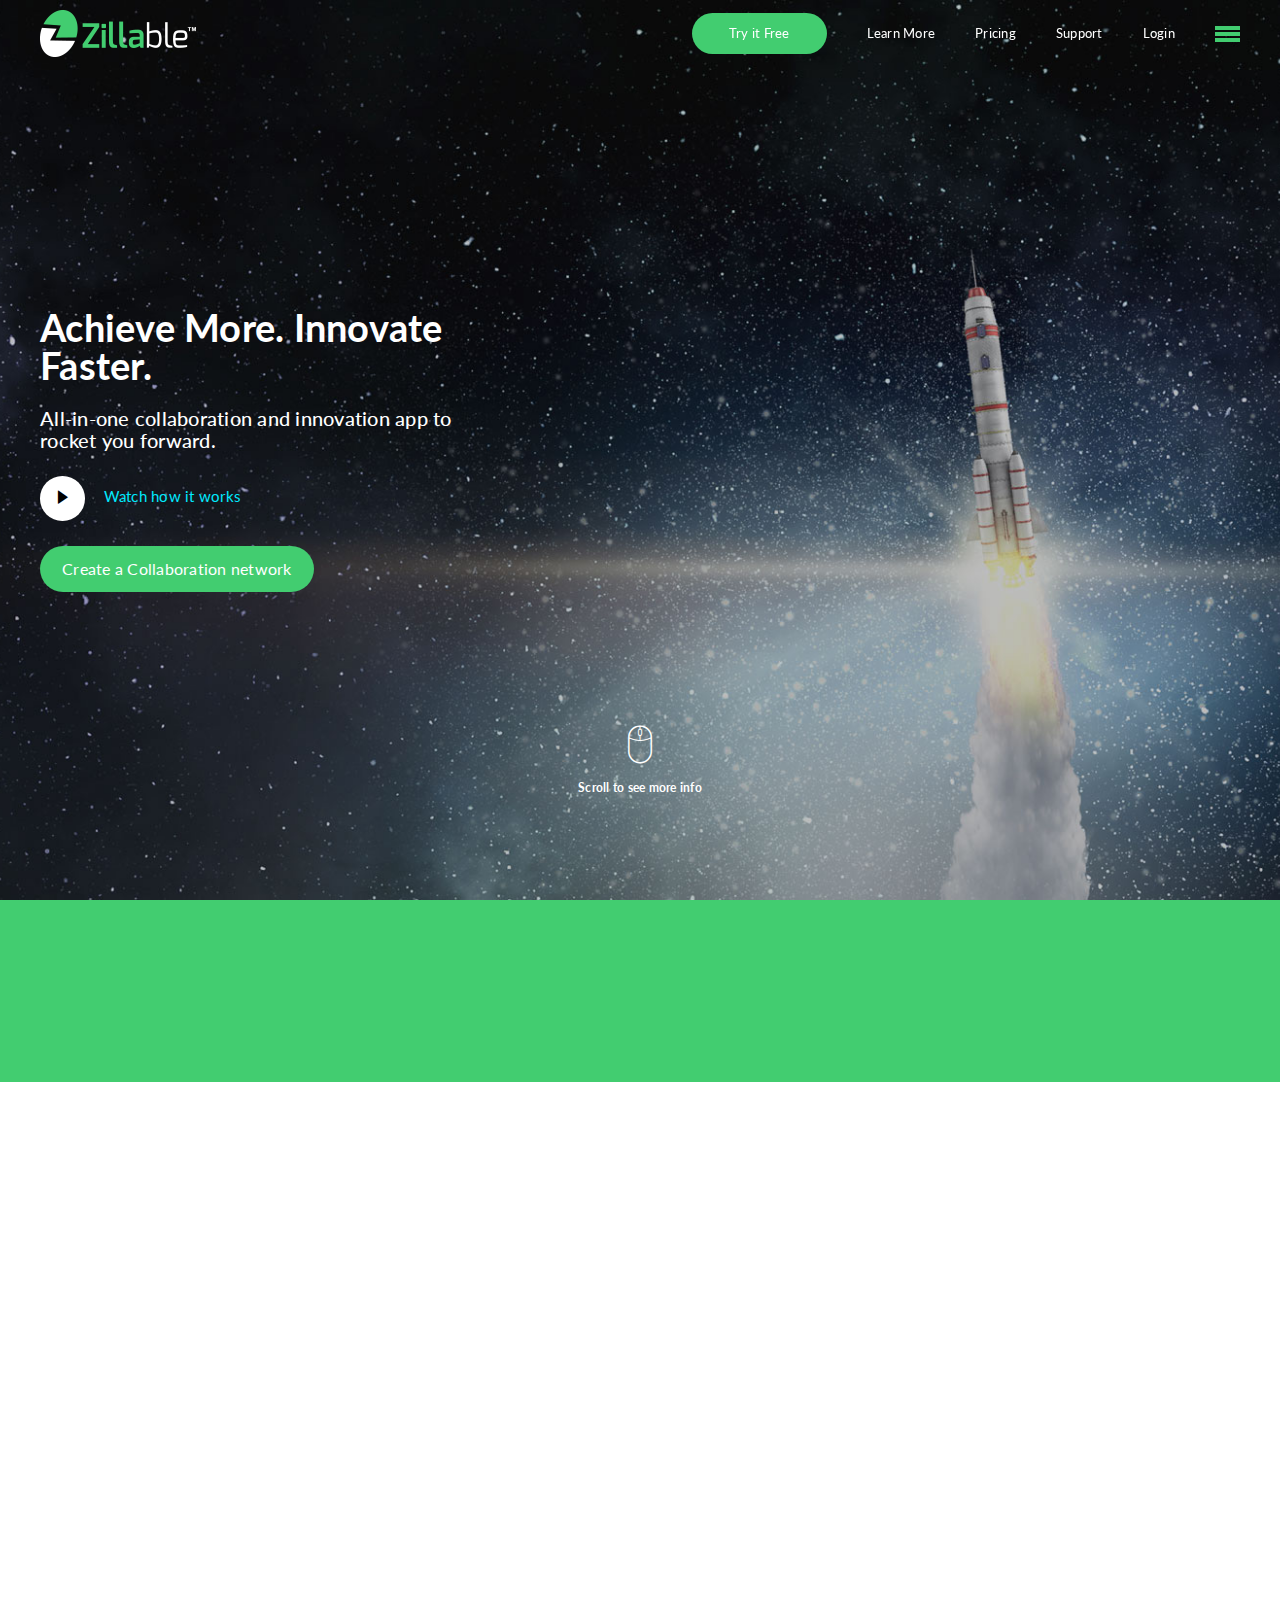
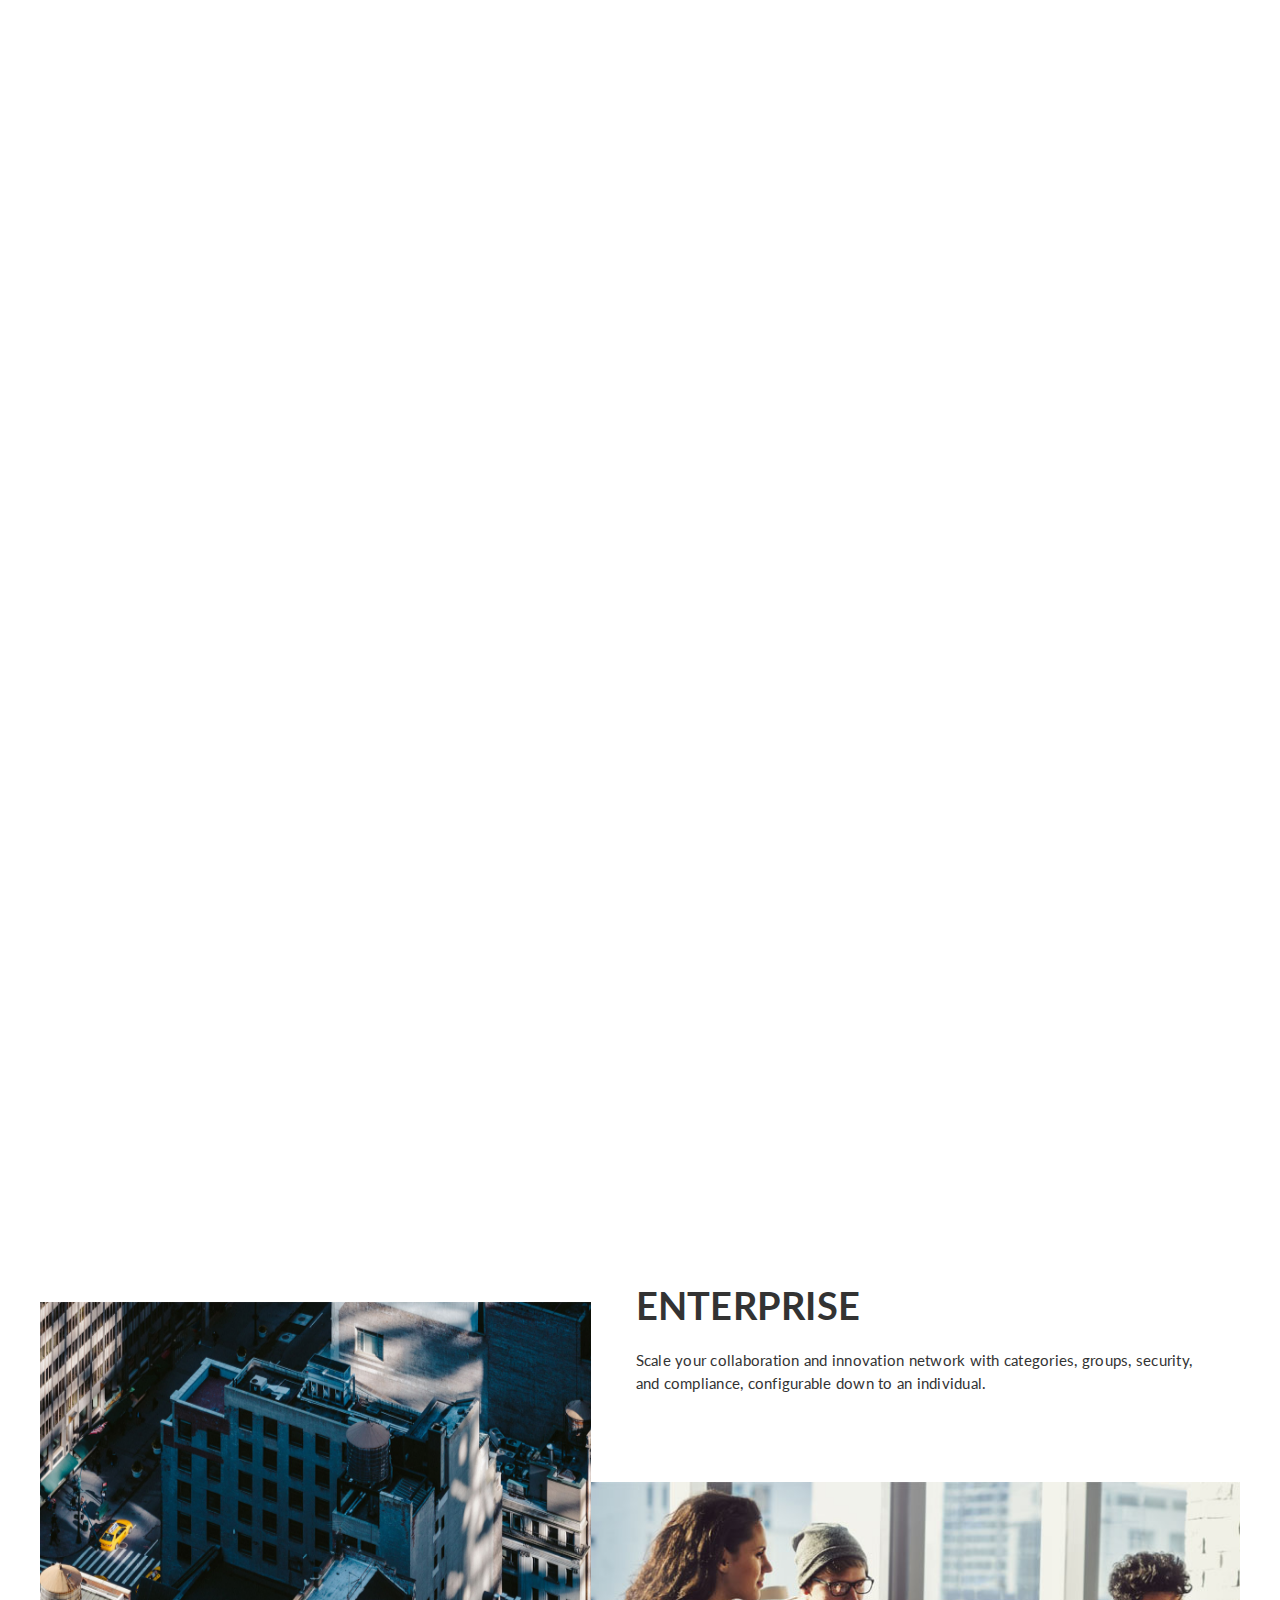
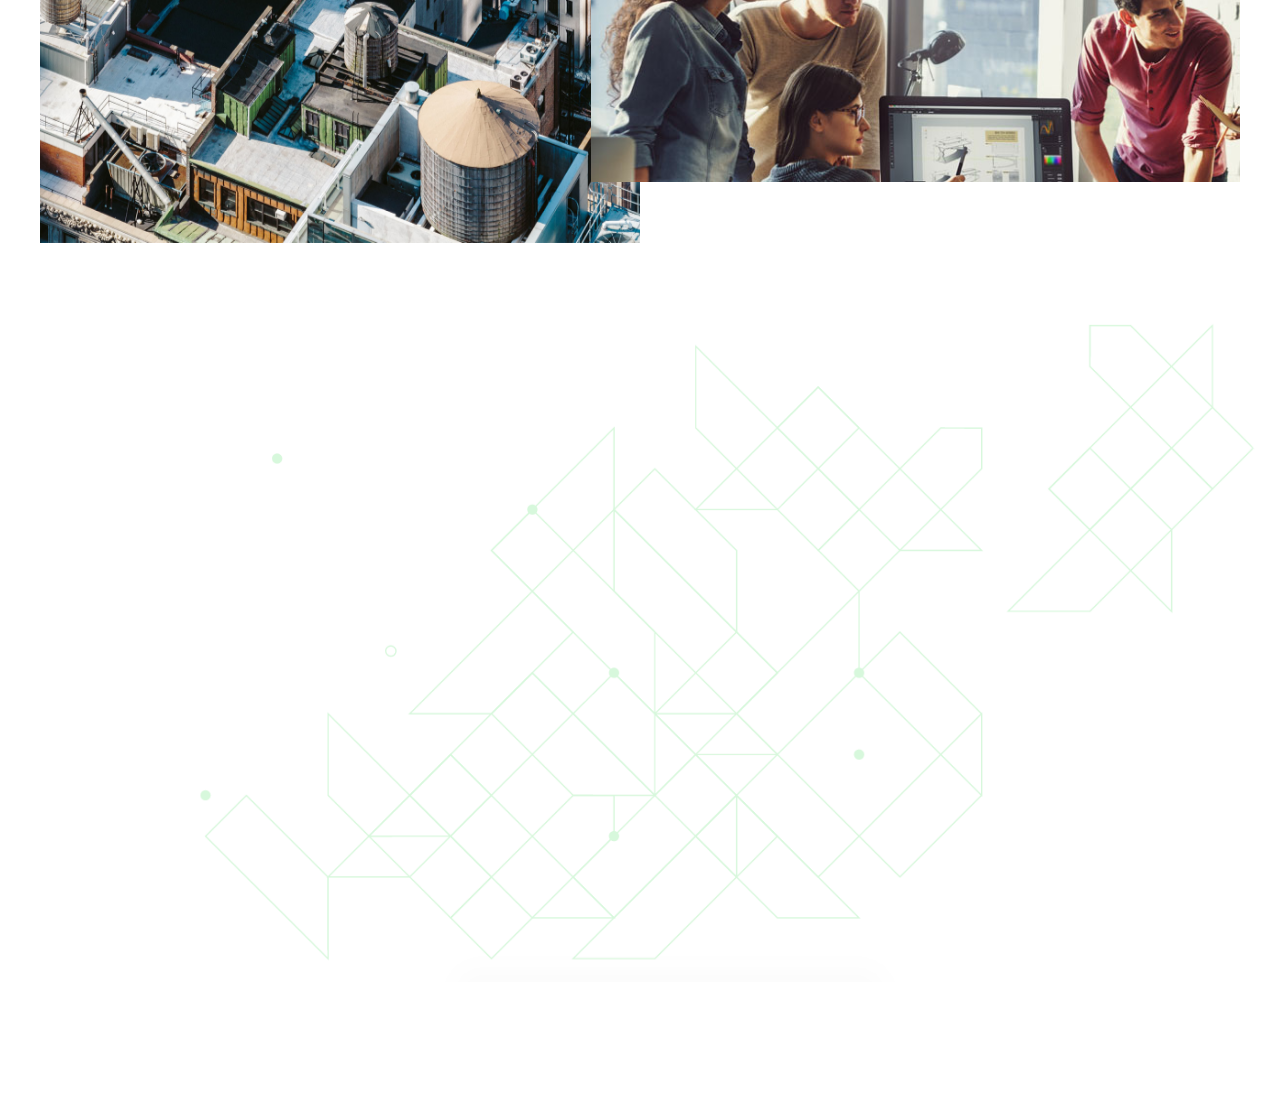
==== commit e80c43ab: "Feb 23 Updates" ====
--- a/page-index.html
+++ b/page-index.html
@@ -112,11 +112,28 @@
 
             </div>
             <div class="scroll-to-section comp--abs">
-              <a href="" class="js-scroller" data-scroll-target="block--collaborate"><i class="icon icon-mouse animated infinite slideOutUp"></i></a>
+              <a href="" class="js-scroller" data-scroll-target="block--take-tour"><i class="icon icon-mouse animated infinite slideOutUp"></i></a>
               <span>Scroll to see more info</span>
             </div>
           </div>
         </section><!-- /.#Zillable home page banner -->
+
+        <!-- Zillable jumbo banner Take the tour block -->
+        <section class="block block-gap--lg block--take-tour block--jumbo-banner bkg--green block--flex block--flex-vhc text-center">
+          <div class="block__row">
+            <div class="icontainer icontainer--main">
+
+              <div class="block__entry text-container-820">
+                <h6 class="wow gap-btm10 fadeIn">Zillable, Learn what we can do for you.</h6>
+                <div class="tour-guide-row wow slideInRight">
+                  <a href=""><span class="block__title title title--md"><strong>Take the Tour</strong><i class="icon icon-circular icon-right-chevron"></i></span></a>
+                </div>
+                <h6 class="wow fadeIn">Screenshots, feature descriptions, and more...</h6>
+              </div>
+
+            </div>
+          </div>
+        </section><!-- /.#Zillable jumbo banner Take the tour block -->
 
         <!-- Zillable collaborate block [2 col types grid layout with overlapped cols] -->
         <section class="block block--collaborate block-gap--lg block-theme--green wow fadeIn" data-bkg="true" style="background-image: url(images/pattern-01.png);" data-wow-duration="1s" data-wow-delay="0.25s">
